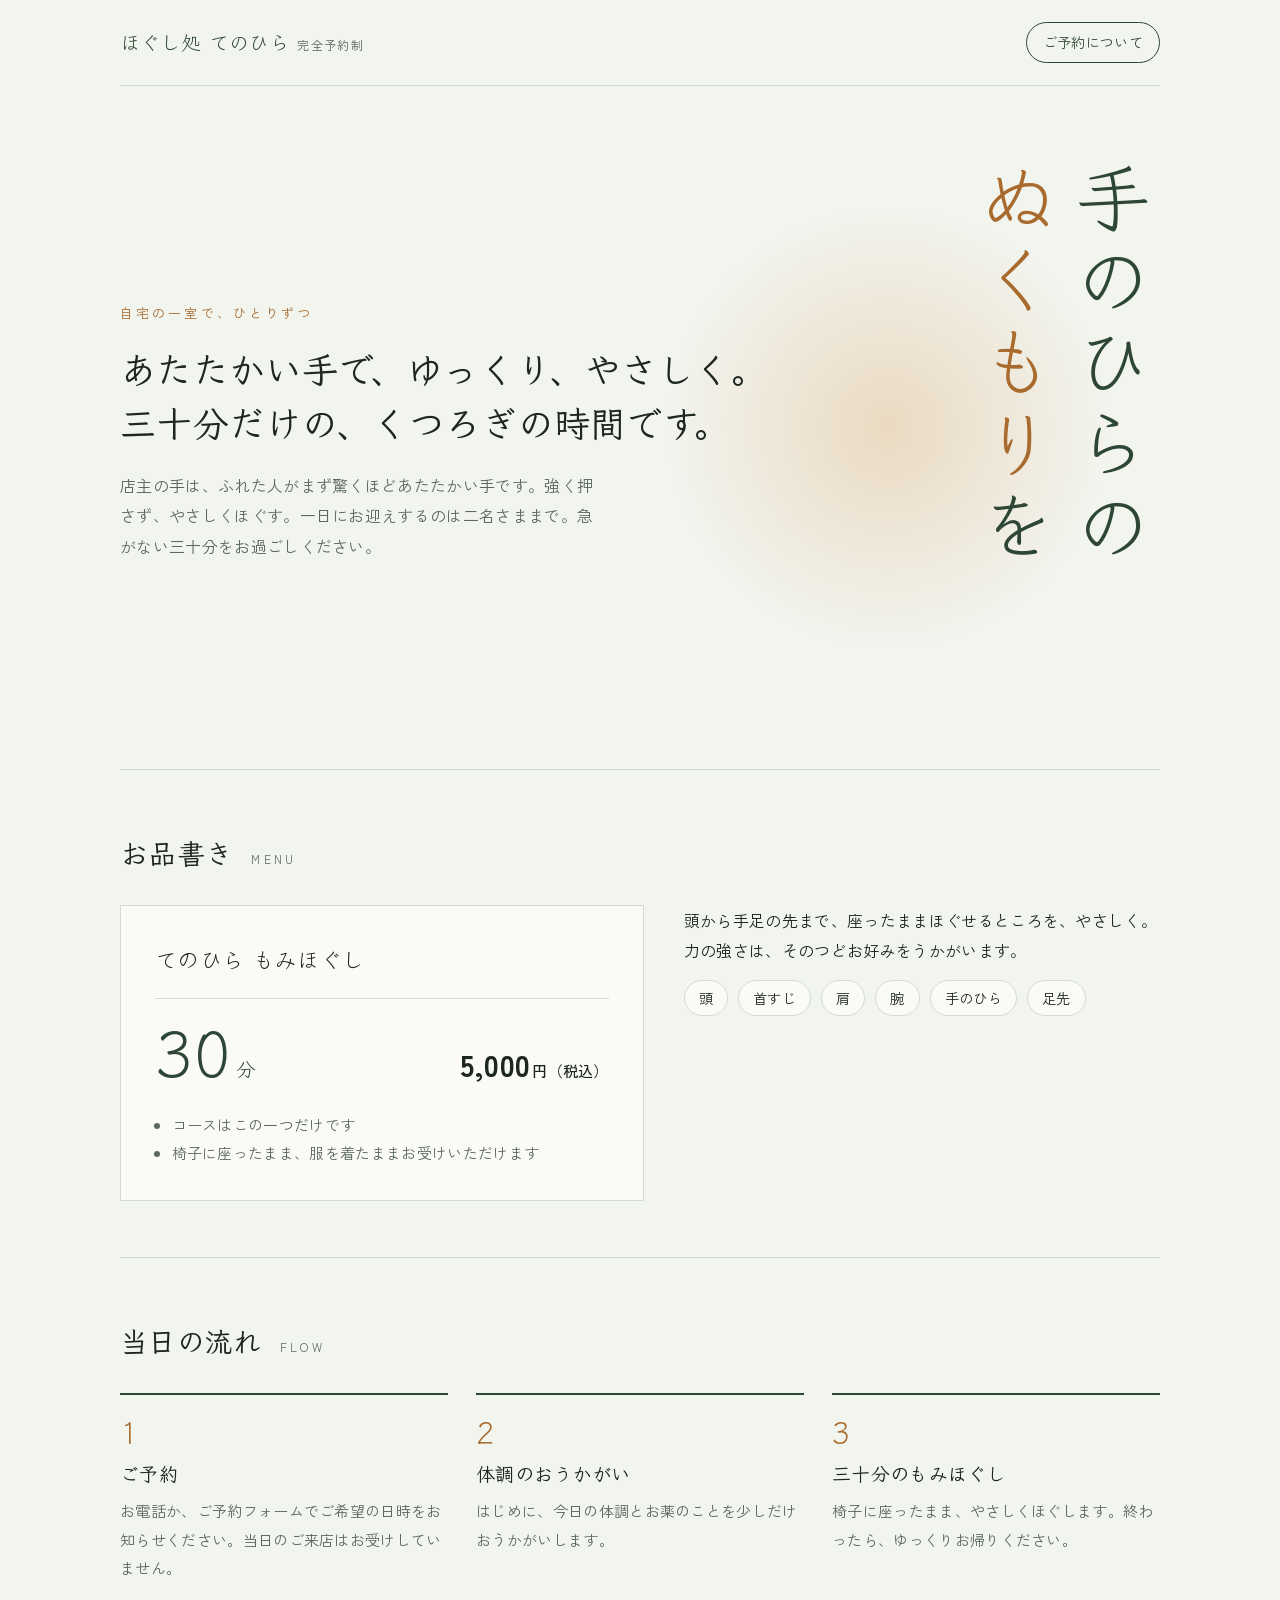
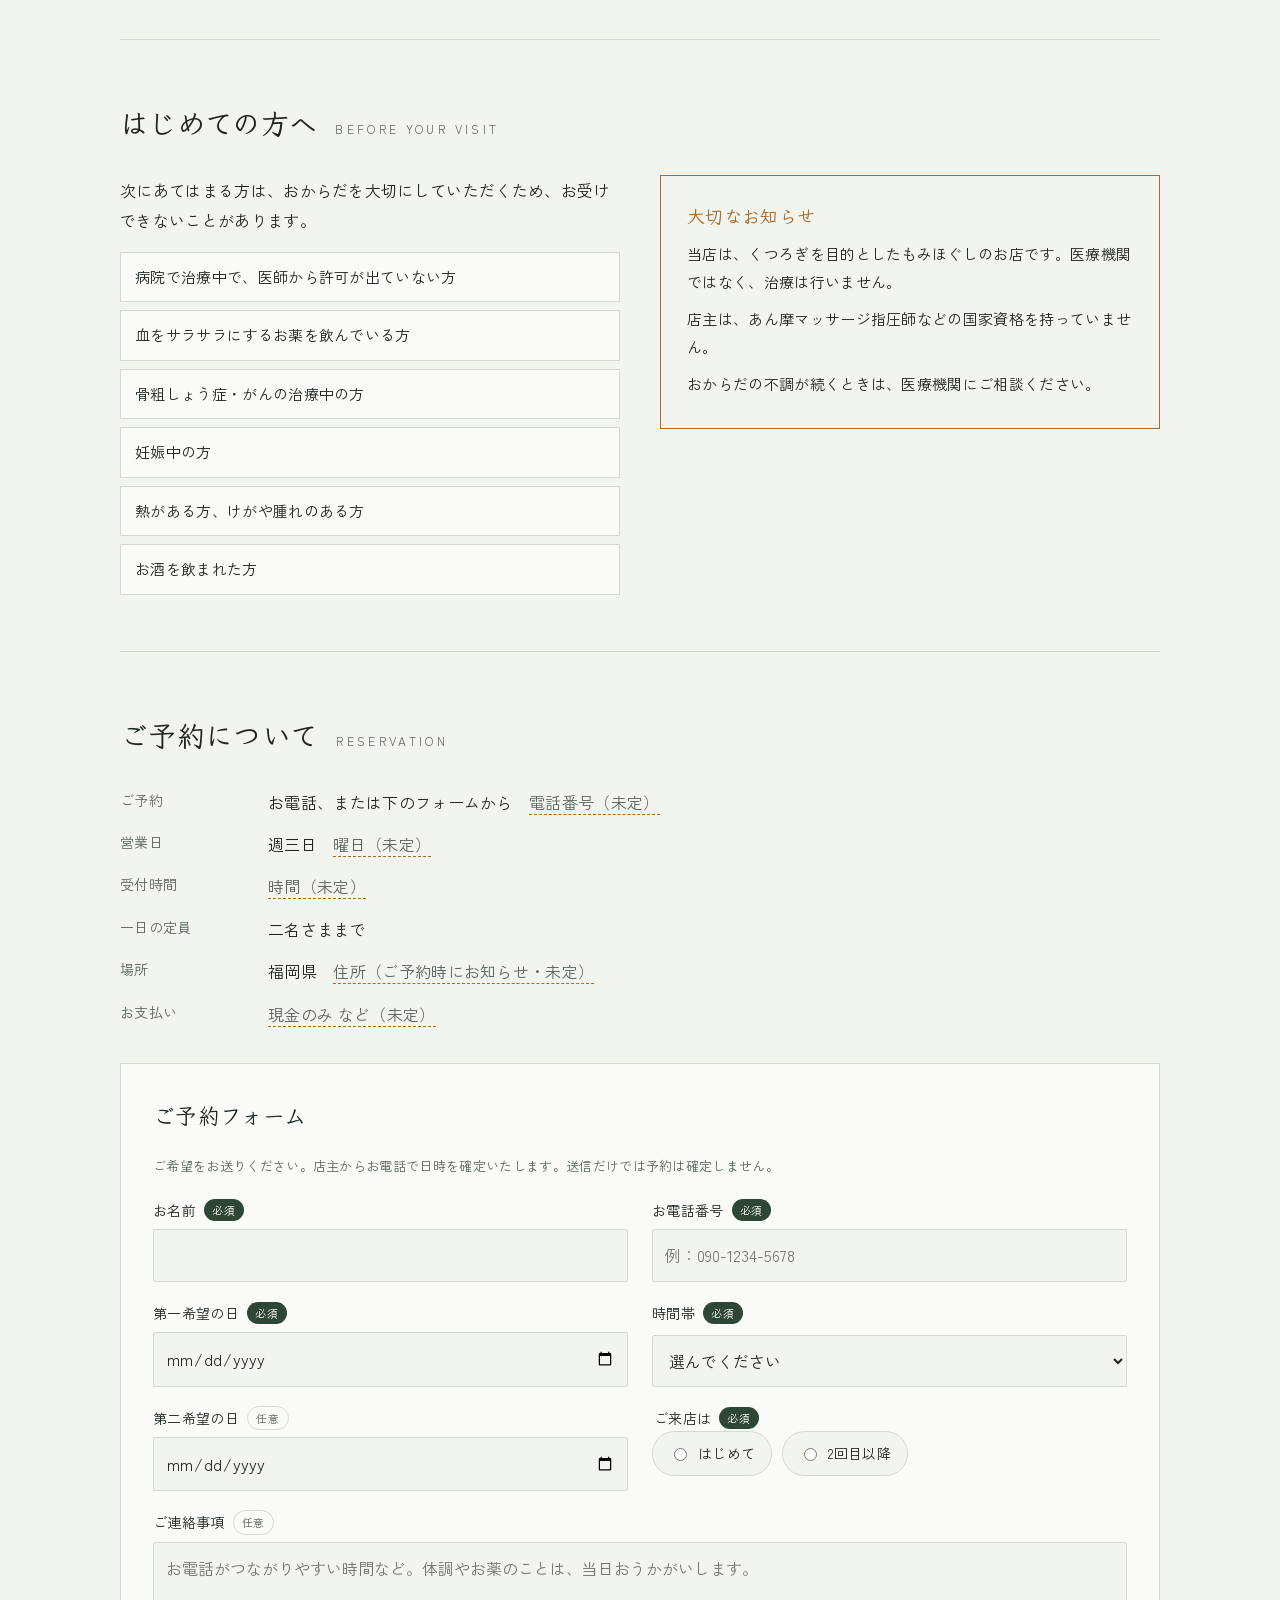
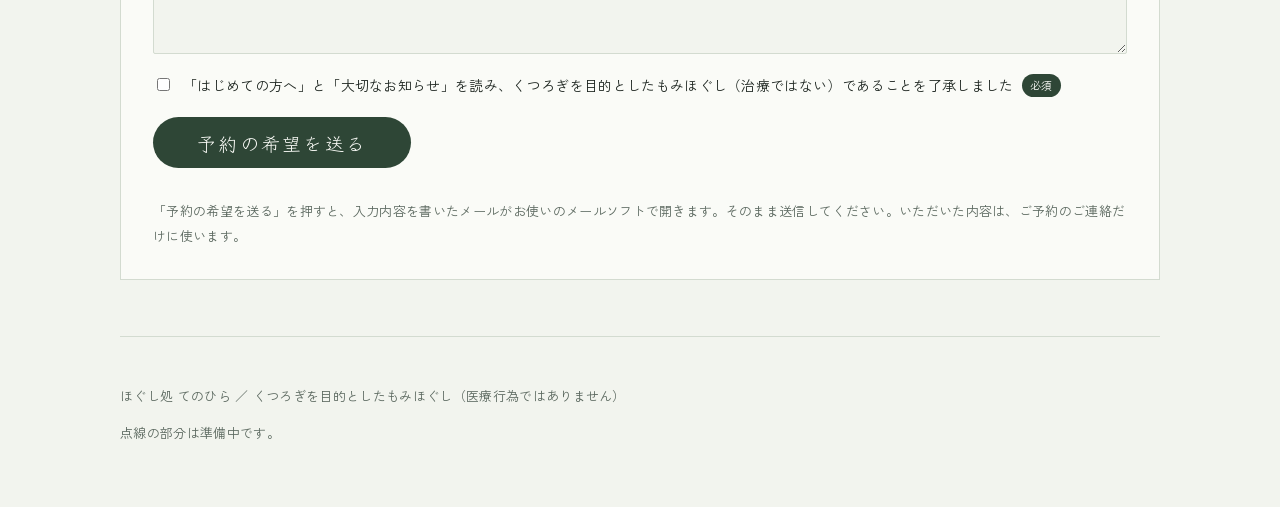
==== tenohira/index.html @ 94f6db77 "てのひら：ご予約フォーム付きのページを追加（検索除外） Co-Authored-By: Claude Opus 5 (1M context) <noreply@anthropic.com>" ====
<!doctype html>
<html lang="ja"><head>
<meta charset="utf-8">
<meta name="robots" content="noindex, nofollow">
<meta name="viewport" content="width=device-width, initial-scale=1, viewport-fit=cover">
<title>ほぐし処 てのひら</title>
<link rel="preconnect" href="https://fonts.googleapis.com">
<link rel="preconnect" href="https://fonts.gstatic.com" crossorigin>
<link rel="stylesheet" href="https://fonts.googleapis.com/css2?family=Klee+One:wght@400;600&family=Zen+Kaku+Gothic+New:wght@400;500;700&display=swap">
<style>
:root{
  --ground:#F2F4EE; --paper:#FAFBF7; --ink:#1E2621; --muted:#5B685F;
  --tea:#2E4636; --hoji:#A86B2D; --line:#D3DBD0; --glow:rgba(214,150,80,.28);
  --display:"Klee One","Hiragino Mincho ProN","Yu Mincho",serif;
  --body:"Zen Kaku Gothic New","Hiragino Sans","Noto Sans CJK JP","Yu Gothic",sans-serif;
}
@media (prefers-color-scheme: dark){
  :root:not([data-theme="light"]){
    --ground:#131915; --paper:#1A221C; --ink:#E7ECE3; --muted:#A3B0A6;
    --tea:#A9C4AE; --hoji:#DDA062; --line:#2F3A32; --glow:rgba(221,160,98,.16);
  }
}
:root[data-theme="dark"]{
  --ground:#131915; --paper:#1A221C; --ink:#E7ECE3; --muted:#A3B0A6;
  --tea:#A9C4AE; --hoji:#DDA062; --line:#2F3A32; --glow:rgba(221,160,98,.16);
}
*{box-sizing:border-box}
body{margin:0;background:var(--ground);color:var(--ink);font-family:var(--body);font-size:16px;line-height:1.9;letter-spacing:.02em;padding-inline:clamp(16px,5vw,64px)}
.wrap{max-width:1040px;margin:0 auto}
h1,h2,h3{font-family:var(--display);font-weight:600;text-wrap:balance;margin:0}
a{color:var(--tea)}
a:focus-visible,button:focus-visible{outline:3px solid var(--hoji);outline-offset:3px}
.tbd{border-bottom:1px dashed var(--hoji);color:var(--muted)}

/* 看板 */
header.top{display:flex;justify-content:space-between;align-items:center;padding-block:22px;border-bottom:1px solid var(--line)}
.mark{font-family:var(--display);font-size:20px;color:var(--tea)}
.mark small{font-family:var(--body);font-size:12px;color:var(--muted);margin-left:.6em;letter-spacing:.12em}
.top a.cta{font-size:14px;text-decoration:none;border:1px solid var(--tea);padding:6px 16px;border-radius:999px}

/* 表紙：縦書きの一行と、手のぬくもりの灯り */
.hero{position:relative;display:grid;grid-template-columns:1fr auto;gap:40px;align-items:center;padding-block:72px 64px}
.hero::before{content:"";position:absolute;right:4%;top:50%;width:min(460px,70vw);aspect-ratio:1;transform:translateY(-50%);
  background:radial-gradient(circle,var(--glow) 0%,transparent 68%);border-radius:50%;z-index:0;animation:breathe 7s ease-in-out infinite}
@keyframes breathe{50%{transform:translateY(-50%) scale(1.07)}}
@media (prefers-reduced-motion:reduce){.hero::before{animation:none}}
.hero > *{position:relative;z-index:1}
.lead p{max-width:30em;color:var(--muted);margin:22px 0 0}
.lead .kicker{font-size:13px;letter-spacing:.24em;color:var(--hoji);margin:0 0 14px}
.lead h2{font-size:clamp(26px,3.4vw,36px);line-height:1.5;color:var(--ink)}
.tate{writing-mode:vertical-rl;font-family:var(--display);font-size:clamp(44px,6.4vw,76px);line-height:1.25;color:var(--tea);margin:0;letter-spacing:.08em;height:7.2em}
.tate span{color:var(--hoji)}

/* お品書き */
section{padding-block:56px;border-top:1px solid var(--line)}
.sec-head{display:flex;flex-wrap:wrap;align-items:baseline;gap:4px 18px;margin-bottom:26px}
.sec-head h2{white-space:nowrap}
.sec-head h2{font-size:28px}
.sec-head .en{font-size:12px;letter-spacing:.28em;color:var(--muted);text-transform:uppercase}
.menu{display:grid;grid-template-columns:minmax(0,1.1fr) minmax(0,1fr);gap:40px;align-items:start}
.price{background:var(--paper);border:1px solid var(--line);padding:32px 34px}
.price .course{font-family:var(--display);font-size:22px;margin:0}
.price .row{display:flex;align-items:baseline;justify-content:space-between;gap:12px;margin-top:18px;border-top:1px solid var(--line);padding-top:18px}
.price .min{font-family:var(--display);font-size:64px;line-height:1;color:var(--tea);font-variant-numeric:tabular-nums}
.price .min small{font-size:20px;margin-left:4px}
.price .yen{font-size:30px;font-weight:700;font-variant-numeric:tabular-nums}
.price .yen small{font-size:15px;font-weight:500;margin-left:2px}
.price ul{margin:18px 0 0;padding-left:1.1em;color:var(--muted);font-size:15px}
.parts{display:flex;flex-wrap:wrap;gap:10px;margin-top:10px;padding:0;list-style:none}
.parts li{border:1px solid var(--line);padding:4px 14px;border-radius:999px;font-size:14px;background:var(--paper)}
.menu p{margin:0 0 14px;max-width:32em}

/* 流れ（本当に順番があるので番号を振る） */
.flow{display:grid;grid-template-columns:repeat(3,minmax(0,1fr));gap:28px;list-style:none;padding:0;margin:0;counter-reset:f}
.flow li{counter-increment:f;padding-top:18px;border-top:2px solid var(--tea)}
.flow li::before{content:counter(f);font-family:var(--display);font-size:30px;color:var(--hoji);display:block;line-height:1.2}
.flow h3{font-size:19px;margin:6px 0 6px}
.flow p{margin:0;color:var(--muted);font-size:15px}

/* はじめての方へ */
.two{display:grid;grid-template-columns:minmax(0,1fr) minmax(0,1fr);gap:40px;align-items:start}
.check{margin:0;padding:0;list-style:none;display:grid;gap:8px}
.check li{padding:10px 14px;background:var(--paper);border:1px solid var(--line);font-size:15px}
.notice{border:1px solid var(--hoji);padding:22px 26px;font-size:15px}
.notice h3{font-size:18px;color:var(--hoji);margin-bottom:8px}
.notice p{margin:0 0 8px}

/* ご予約 */
dl.info{display:grid;grid-template-columns:8em 1fr;gap:12px 20px;margin:0;max-width:40em}
dl.info dt{color:var(--muted);font-size:14px}
dl.info dd{margin:0}
footer{padding-block:34px 48px;border-top:1px solid var(--line);color:var(--muted);font-size:13px}


/* ご予約フォーム */
.form{display:grid;grid-template-columns:minmax(0,1fr) minmax(0,1fr);gap:18px 24px;margin-top:34px;background:var(--paper);border:1px solid var(--line);padding:30px 32px}
.form .full{grid-column:1/-1}
.field{display:grid;gap:6px}
.field label,.field legend{font-size:14px;color:var(--ink)}
.req,.opt{white-space:nowrap;display:inline-block;font-size:11px;margin-left:8px;padding:1px 8px;border-radius:999px;letter-spacing:.08em;vertical-align:1px}
.req{background:var(--tea);color:var(--paper)}
.opt{border:1px solid var(--line);color:var(--muted)}
.form input,.form select,.form textarea{font:inherit;font-size:16px;color:var(--ink);background:var(--ground);border:1px solid var(--line);border-radius:2px;padding:10px 12px;width:100%}
.form textarea{resize:vertical;min-height:7em}
.form input:focus,.form select:focus,.form textarea:focus{outline:none;border-color:var(--hoji);box-shadow:0 0 0 3px var(--glow)}
.form.tried :invalid{border-color:#B4432F}
fieldset.field{border:0;padding:0;margin:0}
.seg{display:flex;flex-wrap:wrap;gap:10px;align-items:flex-start}
fieldset.field{align-content:start}
.seg label{display:flex;align-items:center;gap:8px;border:1px solid var(--line);padding:8px 16px;border-radius:999px;cursor:pointer;background:var(--ground)}
.seg input{width:auto;accent-color:var(--tea)}
.agree{display:flex;gap:10px;align-items:flex-start;font-size:14px}
.agree input{width:auto;margin-top:6px;accent-color:var(--tea)}
.hp{position:absolute;left:-9999px;width:1px;height:1px;overflow:hidden}
.send{font-family:var(--display);font-size:19px;letter-spacing:.12em;color:var(--paper);background:var(--tea);border:0;border-radius:999px;padding:12px 44px;cursor:pointer;justify-self:start}
.send:hover{background:var(--hoji)}
.status{margin:0;font-size:14px;min-height:1.4em}
.status.ok{color:var(--tea)} .status.err{color:#B4432F}
.fnote{margin:0;color:var(--muted);font-size:13px}

@media (max-width:760px){
  .hero{grid-template-columns:1fr;padding-block:40px}
  .tate{writing-mode:horizontal-tb;height:auto;font-size:40px;order:-1}
  .menu,.two{grid-template-columns:1fr}
  .flow{grid-template-columns:1fr}
  .price .min{font-size:52px}
  .lead h2{font-size:22px}
  .lead h2 br{display:none}
  .sec-head .en{display:none}
  dl.info{grid-template-columns:1fr;gap:2px}
  dl.info dd{margin-bottom:10px}
  .top a.cta{display:none}
  .form{grid-template-columns:1fr;padding:22px 18px}
  .send{justify-self:stretch}
}
</style>
</head>
<body>
<div class="wrap">

<header class="top">
  <div class="mark">ほぐし処 てのひら<small>完全予約制</small></div>
  <a class="cta" href="#yoyaku">ご予約について</a>
</header>

<div class="hero">
  <div class="lead">
    <p class="kicker">自宅の一室で、ひとりずつ</p>
    <h2>あたたかい手で、ゆっくり、やさしく。<br>三十分だけの、くつろぎの時間です。</h2>
    <p>店主の手は、ふれた人がまず驚くほどあたたかい手です。強く押さず、やさしくほぐす。一日にお迎えするのは二名さままで。急がない三十分をお過ごしください。</p>
  </div>
  <p class="tate" aria-hidden="true">手のひらの<br><span>ぬくもり</span>を</p>
</div>

<section id="menu" aria-labelledby="menu-h">
  <div class="sec-head"><h2 id="menu-h">お品書き</h2><span class="en">Menu</span></div>
  <div class="menu">
    <div class="price">
      <p class="course">てのひら もみほぐし</p>
      <div class="row">
        <span class="min">30<small>分</small></span>
        <span class="yen">5,000<small>円（税込）</small></span>
      </div>
      <ul>
        <li>コースはこの一つだけです</li>
        <li>椅子に座ったまま、服を着たままお受けいただけます</li>
      </ul>
    </div>
    <div>
      <p>頭から手足の先まで、座ったままほぐせるところを、やさしく。力の強さは、そのつどお好みをうかがいます。</p>
      <ul class="parts" aria-label="ほぐす場所">
        <li>頭</li><li>首すじ</li><li>肩</li><li>腕</li><li>手のひら</li><li>足先</li>
      </ul>
    </div>
  </div>
</section>

<section aria-labelledby="flow-h">
  <div class="sec-head"><h2 id="flow-h">当日の流れ</h2><span class="en">Flow</span></div>
  <ol class="flow">
    <li><h3>ご予約</h3><p>お電話か、ご予約フォームでご希望の日時をお知らせください。当日のご来店はお受けしていません。</p></li>
    <li><h3>体調のおうかがい</h3><p>はじめに、今日の体調とお薬のことを少しだけおうかがいします。</p></li>
    <li><h3>三十分のもみほぐし</h3><p>椅子に座ったまま、やさしくほぐします。終わったら、ゆっくりお帰りください。</p></li>
  </ol>
</section>

<section aria-labelledby="first-h">
  <div class="sec-head"><h2 id="first-h">はじめての方へ</h2><span class="en">Before your visit</span></div>
  <div class="two">
    <div>
      <p style="margin-top:0">次にあてはまる方は、おからだを大切にしていただくため、お受けできないことがあります。</p>
      <ul class="check">
        <li>病院で治療中で、医師から許可が出ていない方</li>
        <li>血をサラサラにするお薬を飲んでいる方</li>
        <li>骨粗しょう症・がんの治療中の方</li>
        <li>妊娠中の方</li>
        <li>熱がある方、けがや腫れのある方</li>
        <li>お酒を飲まれた方</li>
      </ul>
    </div>
    <div class="notice" role="note">
      <h3>大切なお知らせ</h3>
      <p>当店は、くつろぎを目的としたもみほぐしのお店です。医療機関ではなく、治療は行いません。</p>
      <p>店主は、あん摩マッサージ指圧師などの国家資格を持っていません。</p>
      <p>おからだの不調が続くときは、医療機関にご相談ください。</p>
    </div>
  </div>
</section>

<section id="yoyaku" aria-labelledby="yoyaku-h">
  <div class="sec-head"><h2 id="yoyaku-h">ご予約について</h2><span class="en">Reservation</span></div>
  <dl class="info">
    <dt>ご予約</dt><dd>お電話、または下のフォームから　<span class="tbd">電話番号（未定）</span></dd>
    <dt>営業日</dt><dd>週三日　<span class="tbd">曜日（未定）</span></dd>
    <dt>受付時間</dt><dd><span class="tbd">時間（未定）</span></dd>
    <dt>一日の定員</dt><dd>二名さままで</dd>
    <dt>場所</dt><dd>福岡県　<span class="tbd">住所（ご予約時にお知らせ・未定）</span></dd>
    <dt>お支払い</dt><dd><span class="tbd">現金のみ など（未定）</span></dd>
  </dl>

  <form id="yoyaku-form" class="form" novalidate aria-labelledby="yf-h">
    <h3 id="yf-h" class="full" style="font-size:22px">ご予約フォーム</h3>
    <p class="fnote full">ご希望をお送りください。店主からお電話で日時を確定いたします。送信だけでは予約は確定しません。</p>
    <div class="field">
      <label for="y-name">お名前<span class="req">必須</span></label>
      <input id="y-name" name="name" autocomplete="name" required maxlength="40">
    </div>
    <div class="field">
      <label for="y-tel">お電話番号<span class="req">必須</span></label>
      <input id="y-tel" name="tel" type="tel" inputmode="tel" autocomplete="tel" required pattern="[0-9+\-() ]{10,20}" maxlength="20" placeholder="例：090-1234-5678">
    </div>
    <div class="field">
      <label for="y-day1">第一希望の日<span class="req">必須</span></label>
      <input id="y-day1" name="day1" type="date" required>
    </div>
    <div class="field">
      <label for="y-time1">時間帯<span class="req">必須</span></label>
      <select id="y-time1" name="time1" required>
        <option value="">選んでください</option><option>午前</option><option>お昼すぎ</option><option>夕方</option><option>いつでもよい</option>
      </select>
    </div>
    <div class="field">
      <label for="y-day2">第二希望の日<span class="opt">任意</span></label>
      <input id="y-day2" name="day2" type="date">
    </div>
    <fieldset class="field">
      <legend>ご来店は<span class="req">必須</span></legend>
      <div class="seg">
        <label><input type="radio" id="y-first-yes" name="first" value="はじめて" required>はじめて</label>
        <label><input type="radio" id="y-first-no" name="first" value="2回目以降">2回目以降</label>
      </div>
    </fieldset>
    <div class="field full">
      <label for="y-msg">ご連絡事項<span class="opt">任意</span></label>
      <textarea id="y-msg" name="msg" maxlength="500" placeholder="お電話がつながりやすい時間など。体調やお薬のことは、当日おうかがいします。"></textarea>
    </div>
    <div class="hp" aria-hidden="true"><label>空欄のままにしてください<input name="website" tabindex="-1" autocomplete="off"></label></div>
    <label class="agree full"><input id="y-agree" type="checkbox" required><span>「はじめての方へ」と「大切なお知らせ」を読み、くつろぎを目的としたもみほぐし（治療ではない）であることを了承しました<span class="req">必須</span></span></label>
    <div class="field full">
      <button class="send" type="submit">予約の希望を送る</button>
      <p id="y-status" class="status" role="status" aria-live="polite"></p>
      <p class="fnote">「予約の希望を送る」を押すと、入力内容を書いたメールがお使いのメールソフトで開きます。そのまま送信してください。いただいた内容は、ご予約のご連絡だけに使います。</p>
    </div>
  </form>
<script>
(function(){
  var TO = 'mymikiyuuzi@pm.me';
  var f = document.getElementById('yoyaku-form'), st = document.getElementById('y-status');
  var d = new Date(); d.setDate(d.getDate() + 1);
  var min = d.getFullYear() + '-' + String(d.getMonth()+1).padStart(2,'0') + '-' + String(d.getDate()).padStart(2,'0');
  f.elements.day1.min = min; f.elements.day2.min = min;
  function v(n){ var e = f.elements[n]; if (!e) return ''; return (e.value || '').trim(); }
  f.addEventListener('submit', function(e){
    e.preventDefault(); st.className = 'status';
    if (v('website')) return;
    f.classList.add('tried');
    if (!f.checkValidity()) {
      var bad = f.querySelector(':invalid'); if (bad) bad.focus();
      st.textContent = '入力が足りない項目があります。赤い枠の項目をご確認ください。'; st.classList.add('err'); return;
    }
    var first = (f.querySelector('input[name=first]:checked') || {}).value || '';
    var text = ['お名前：' + v('name'), 'お電話番号：' + v('tel'), '第一希望：' + v('day1') + '（' + v('time1') + '）',
      '第二希望：' + (v('day2') || '（なし）'), 'ご来店：' + first, '', '【ご連絡事項】', v('msg') || '（なし）'].join('\n');
    location.href = 'mailto:' + TO + '?subject=' + encodeURIComponent('[てのひら] ご予約の希望（' + v('name') + '様）') + '&body=' + encodeURIComponent(text);
    st.textContent = 'メールソフトを開きました。開かない場合は ' + TO + ' 宛てにお送りください。'; st.classList.add('ok');
  });
})();
</script>
</section>

<footer>
  <p>ほぐし処 てのひら ／ くつろぎを目的としたもみほぐし（医療行為ではありません）</p>
  <p>点線の部分は準備中です。</p>
</footer>

</div>
</body></html>
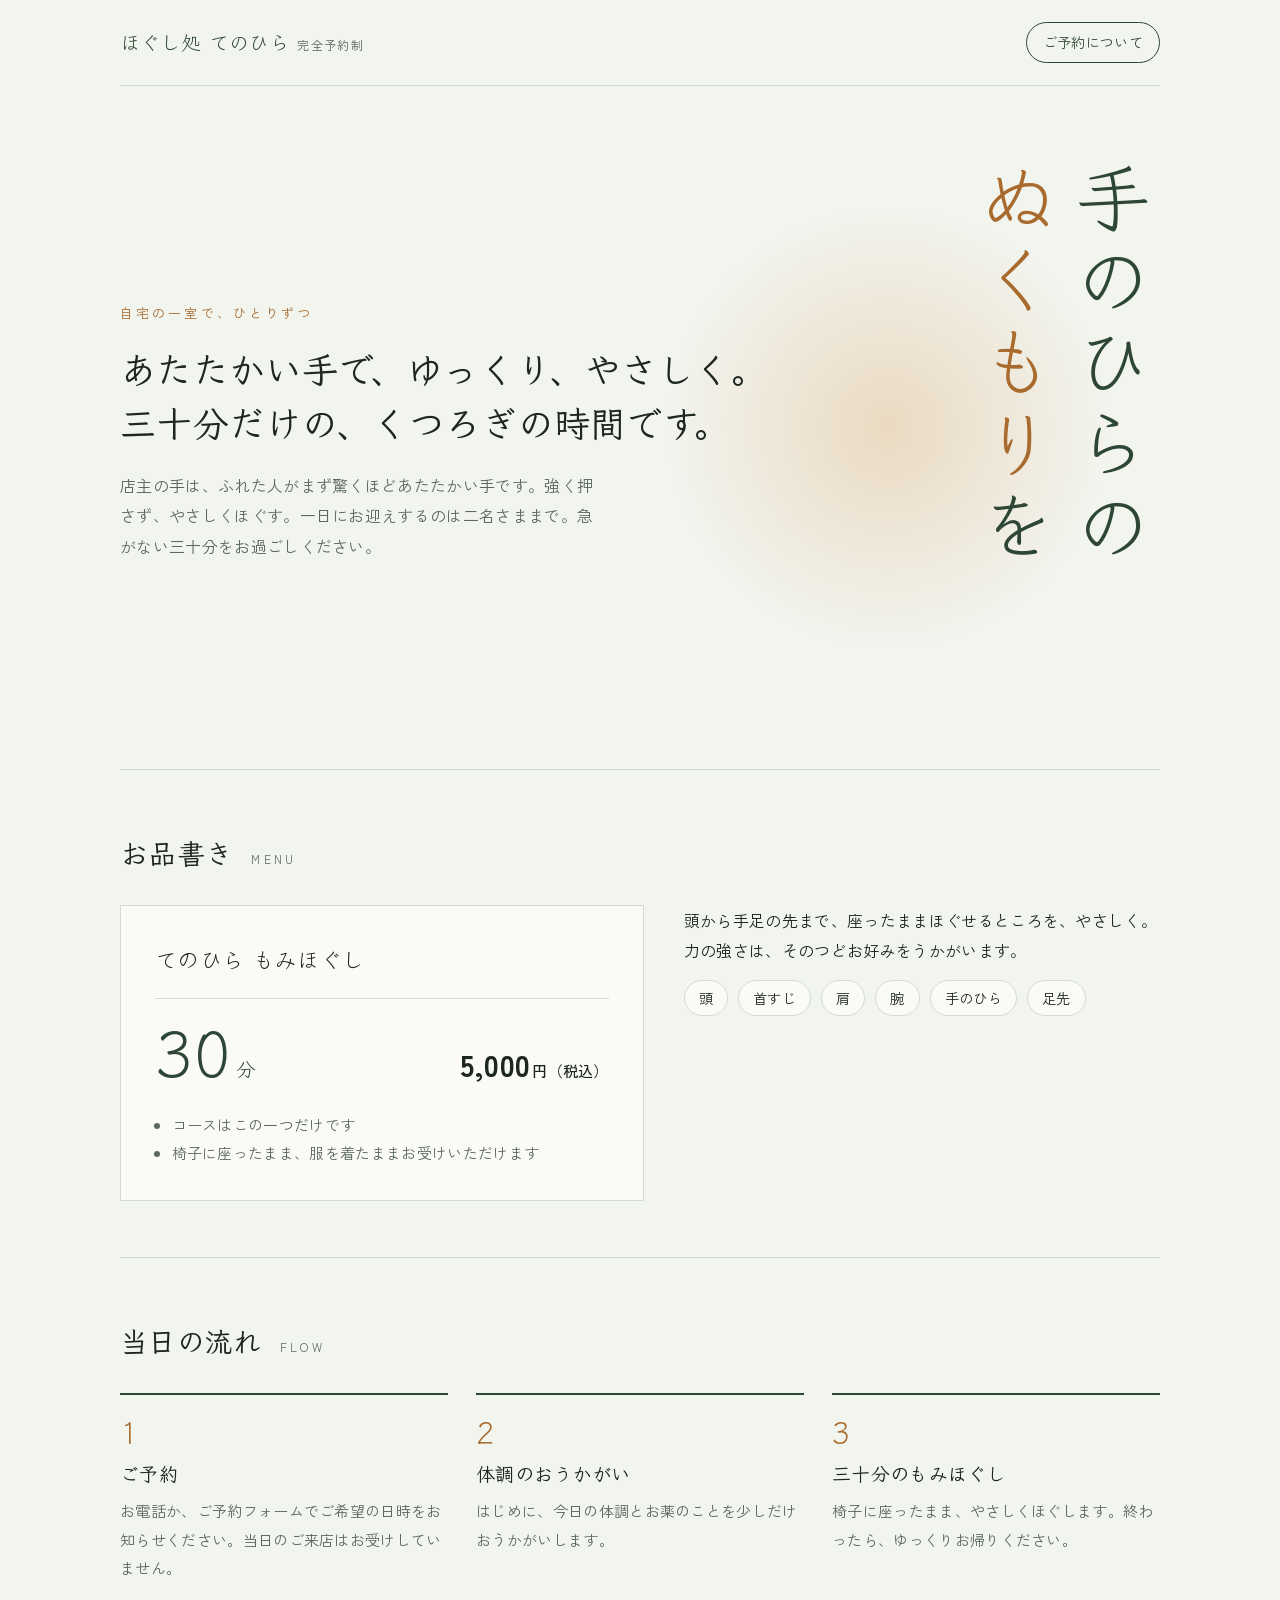
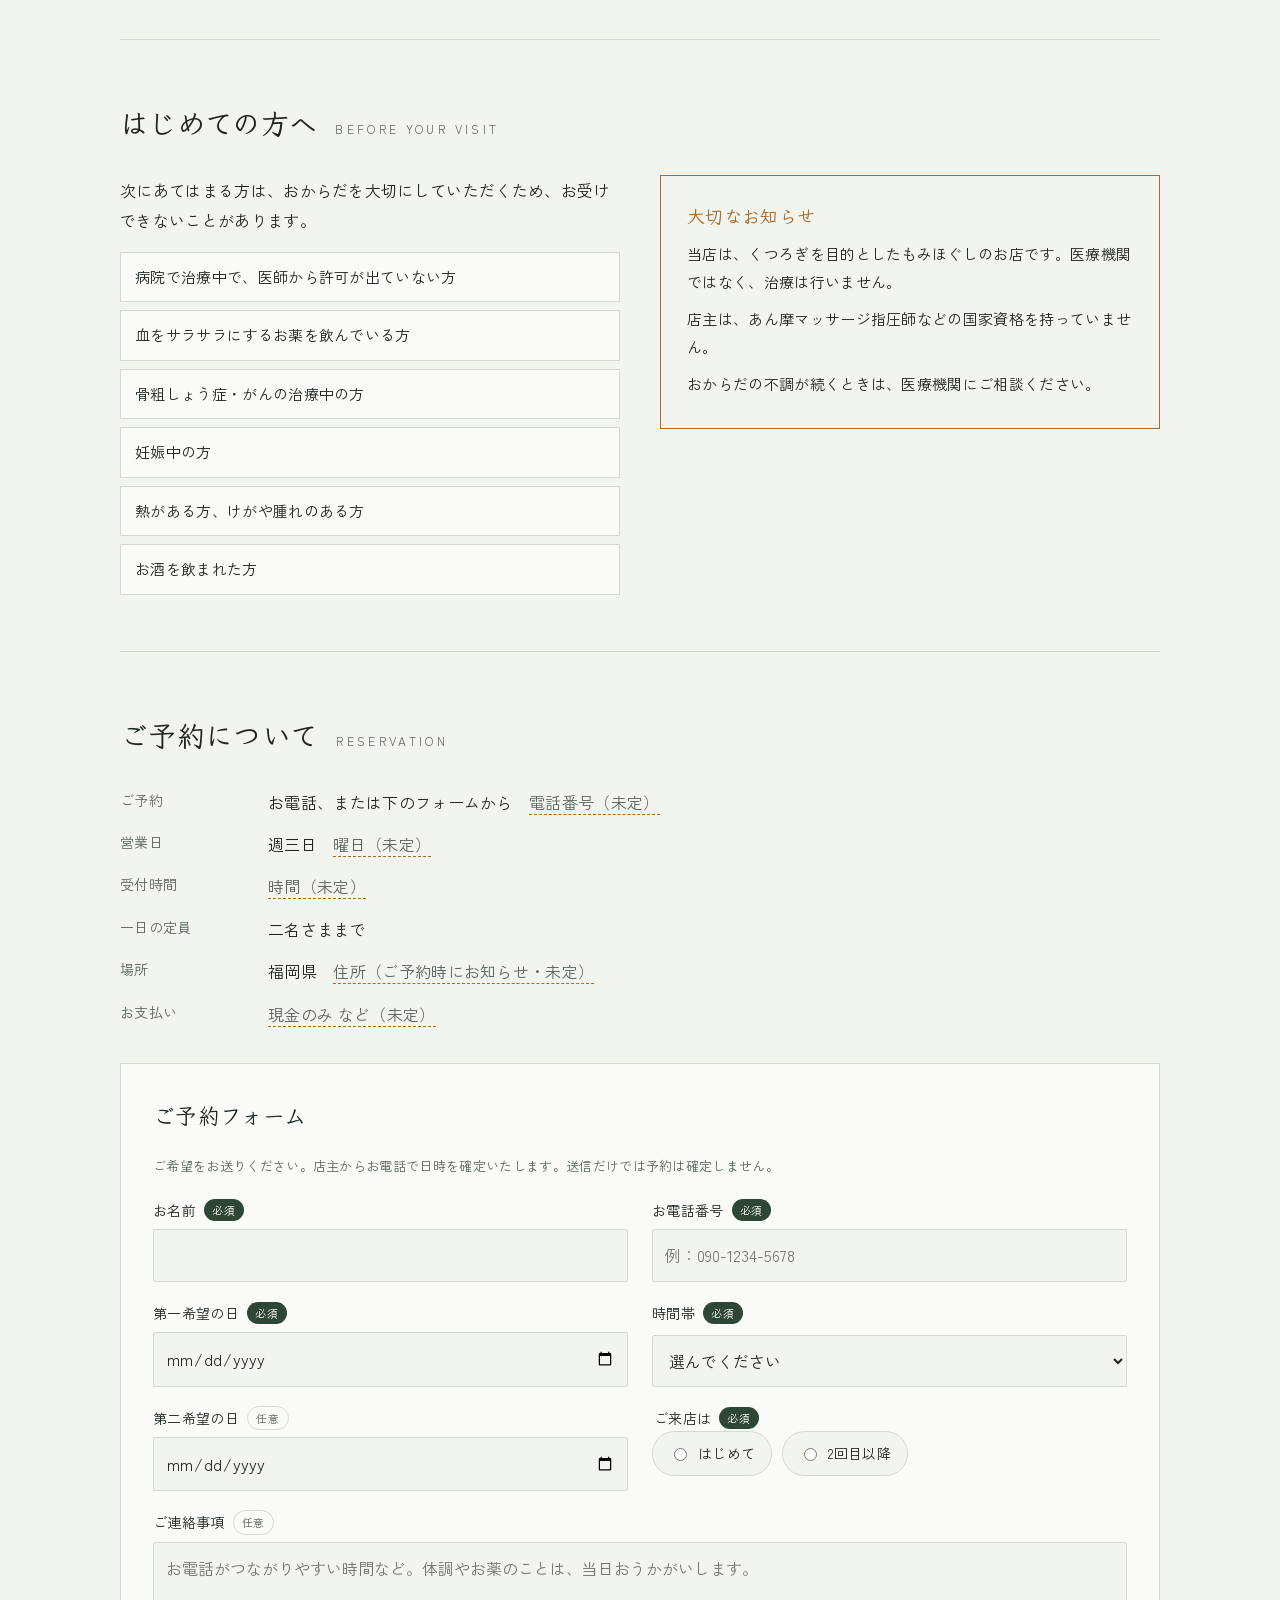
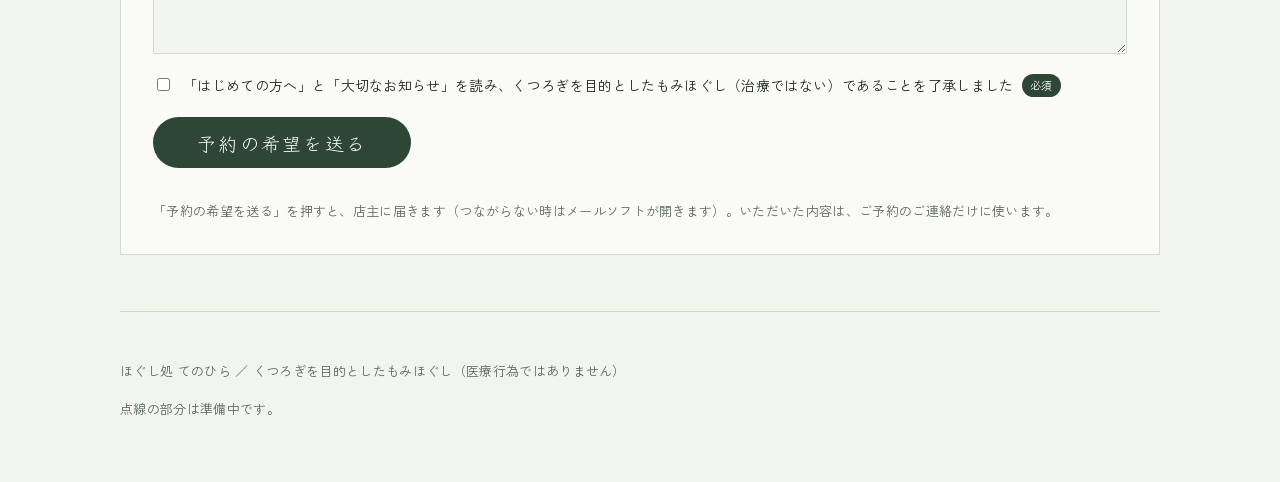
==== commit cc645289: "てのひら：予約フォームを顧客帳へ直接送る方式に（失敗時はメール） Co-Authored-By: Claude Opus 5 (1M context) <noreply@anthropic.com>" ====
--- a/tenohira/index.html
+++ b/tenohira/index.html
@@ -259,7 +259,7 @@
     <div class="field full">
       <button class="send" type="submit">予約の希望を送る</button>
       <p id="y-status" class="status" role="status" aria-live="polite"></p>
-      <p class="fnote">「予約の希望を送る」を押すと、入力内容を書いたメールがお使いのメールソフトで開きます。そのまま送信してください。いただいた内容は、ご予約のご連絡だけに使います。</p>
+      <p class="fnote">「予約の希望を送る」を押すと、店主に届きます（つながらない時はメールソフトが開きます）。いただいた内容は、ご予約のご連絡だけに使います。</p>
     </div>
   </form>
 <script>
@@ -270,7 +270,13 @@
   var min = d.getFullYear() + '-' + String(d.getMonth()+1).padStart(2,'0') + '-' + String(d.getDate()).padStart(2,'0');
   f.elements.day1.min = min; f.elements.day2.min = min;
   function v(n){ var e = f.elements[n]; if (!e) return ''; return (e.value || '').trim(); }
-  f.addEventListener('submit', function(e){
+  var ENDPOINT = 'https://pc2.tail4142c1.ts.net/tenohira/api/yoyaku';
+  var btn = f.querySelector('button[type=submit]');
+  function mailFallback(text, name){
+    location.href = 'mailto:' + TO + '?subject=' + encodeURIComponent('[てのひら] ご予約の希望（' + name + '様）') + '&body=' + encodeURIComponent(text);
+    st.textContent = 'ただいま受付につながらないため、メールソフトを開きました。そのまま送信してください。'; st.className = 'status ok';
+  }
+  f.addEventListener('submit', async function(e){
     e.preventDefault(); st.className = 'status';
     if (v('website')) return;
     f.classList.add('tried');
@@ -279,10 +285,25 @@
       st.textContent = '入力が足りない項目があります。赤い枠の項目をご確認ください。'; st.classList.add('err'); return;
     }
     var first = (f.querySelector('input[name=first]:checked') || {}).value || '';
-    var text = ['お名前：' + v('name'), 'お電話番号：' + v('tel'), '第一希望：' + v('day1') + '（' + v('time1') + '）',
-      '第二希望：' + (v('day2') || '（なし）'), 'ご来店：' + first, '', '【ご連絡事項】', v('msg') || '（なし）'].join('\n');
-    location.href = 'mailto:' + TO + '?subject=' + encodeURIComponent('[てのひら] ご予約の希望（' + v('name') + '様）') + '&body=' + encodeURIComponent(text);
-    st.textContent = 'メールソフトを開きました。開かない場合は ' + TO + ' 宛てにお送りください。'; st.classList.add('ok');
+    var data = {name:v('name'), tel:v('tel'), day1:v('day1'), time1:v('time1'), day2:v('day2'), first:first, msg:v('msg'), website:v('website')};
+    var text = ['お名前：' + data.name, 'お電話番号：' + data.tel, '第一希望：' + data.day1 + '（' + data.time1 + '）',
+      '第二希望：' + (data.day2 || '（なし）'), 'ご来店：' + first, '', '【ご連絡事項】', data.msg || '（なし）'].join('\n');
+    btn.disabled = true; st.textContent = '送信しています…';
+    try {
+      var ctl = new AbortController(); var timer = setTimeout(function(){ ctl.abort(); }, 12000);
+      var r = await fetch(ENDPOINT, {method:'POST', headers:{'Content-Type':'text/plain;charset=UTF-8'}, body: JSON.stringify(data), signal: ctl.signal});
+      clearTimeout(timer);
+      var j = {}; try { j = await r.json(); } catch (_) {}
+      if (r.ok && j.ok) {
+        f.reset(); f.classList.remove('tried');
+        st.textContent = 'ご予約の希望を受け付けました。店主からお電話で日時をご連絡します。'; st.className = 'status ok';
+      } else if (r.status === 400 && j.error) {
+        st.textContent = j.error; st.className = 'status err';
+      } else if (r.status === 429) {
+        st.textContent = '送信が続いたため、しばらく受け付けできません。お手数ですがお電話でご連絡ください。'; st.className = 'status err';
+      } else { mailFallback(text, data.name); }
+    } catch (err) { mailFallback(text, data.name); }
+    finally { btn.disabled = false; }
   });
 })();
 </script>
